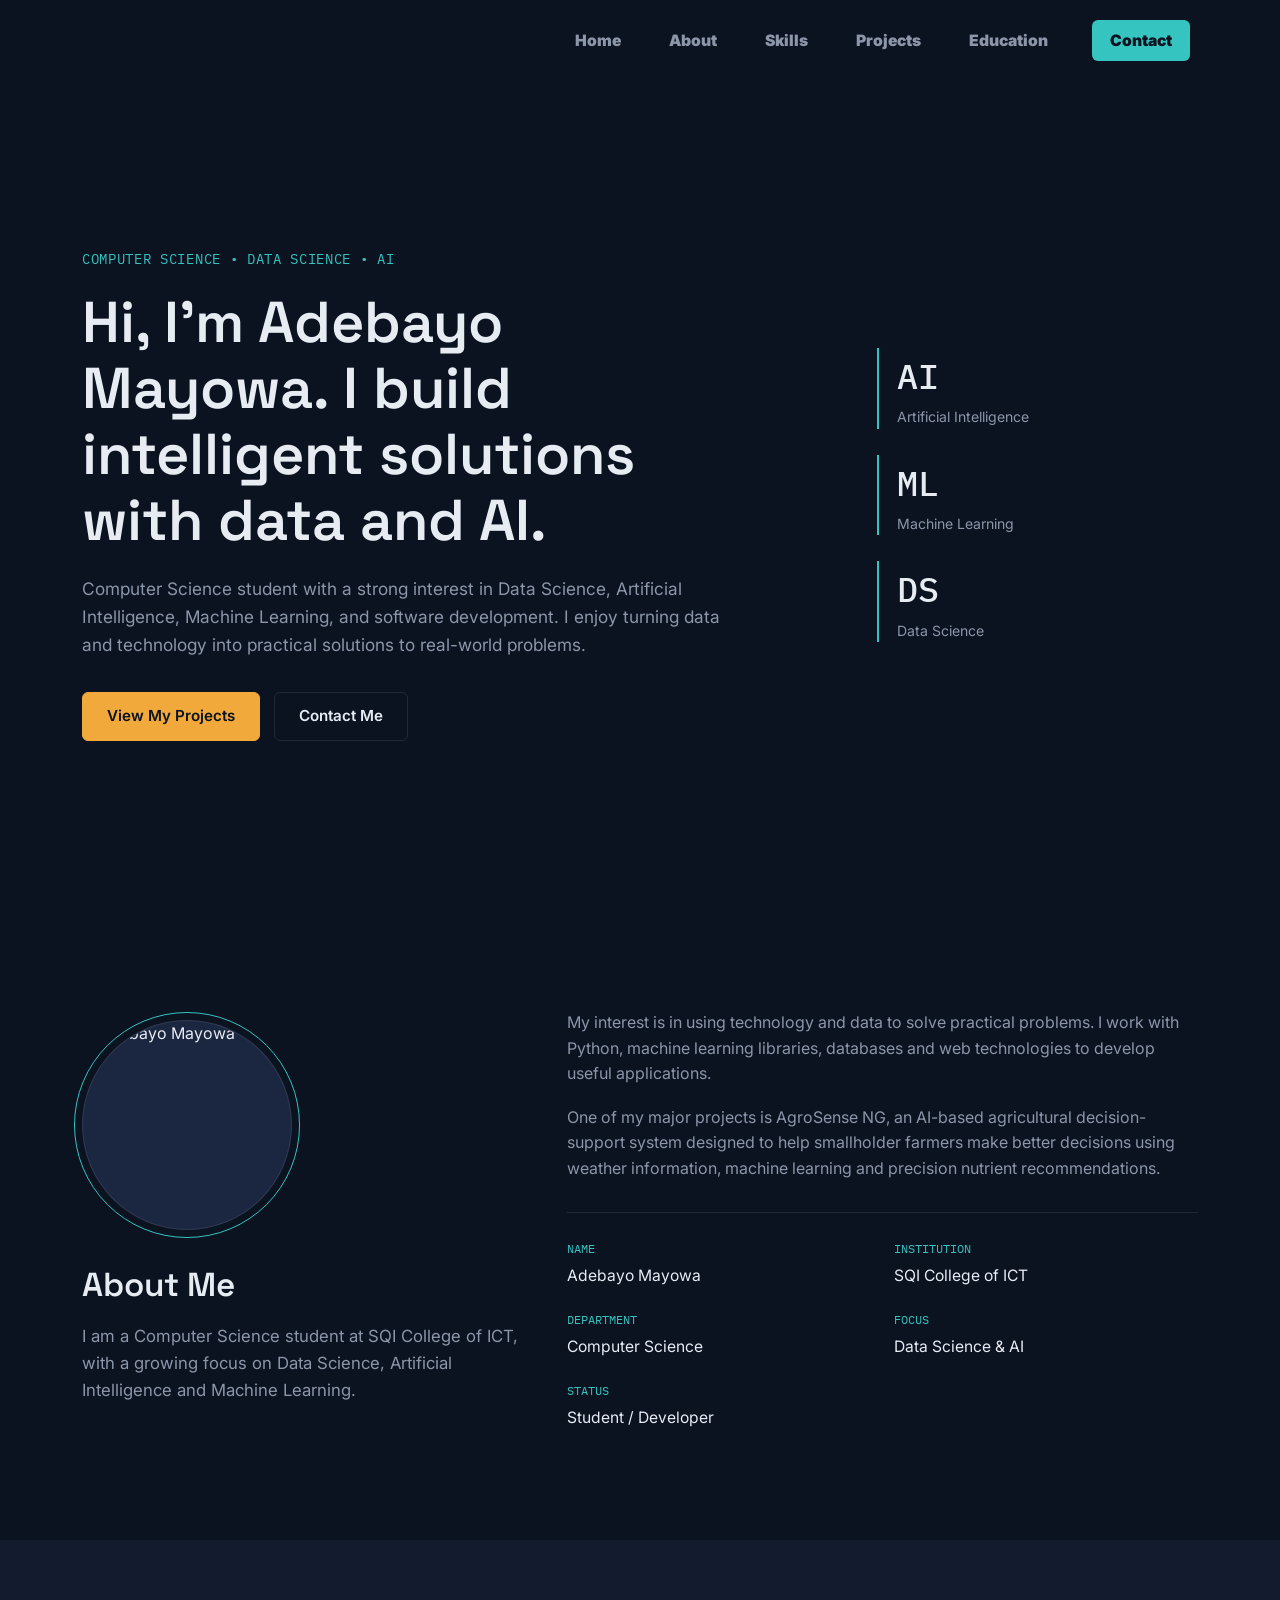
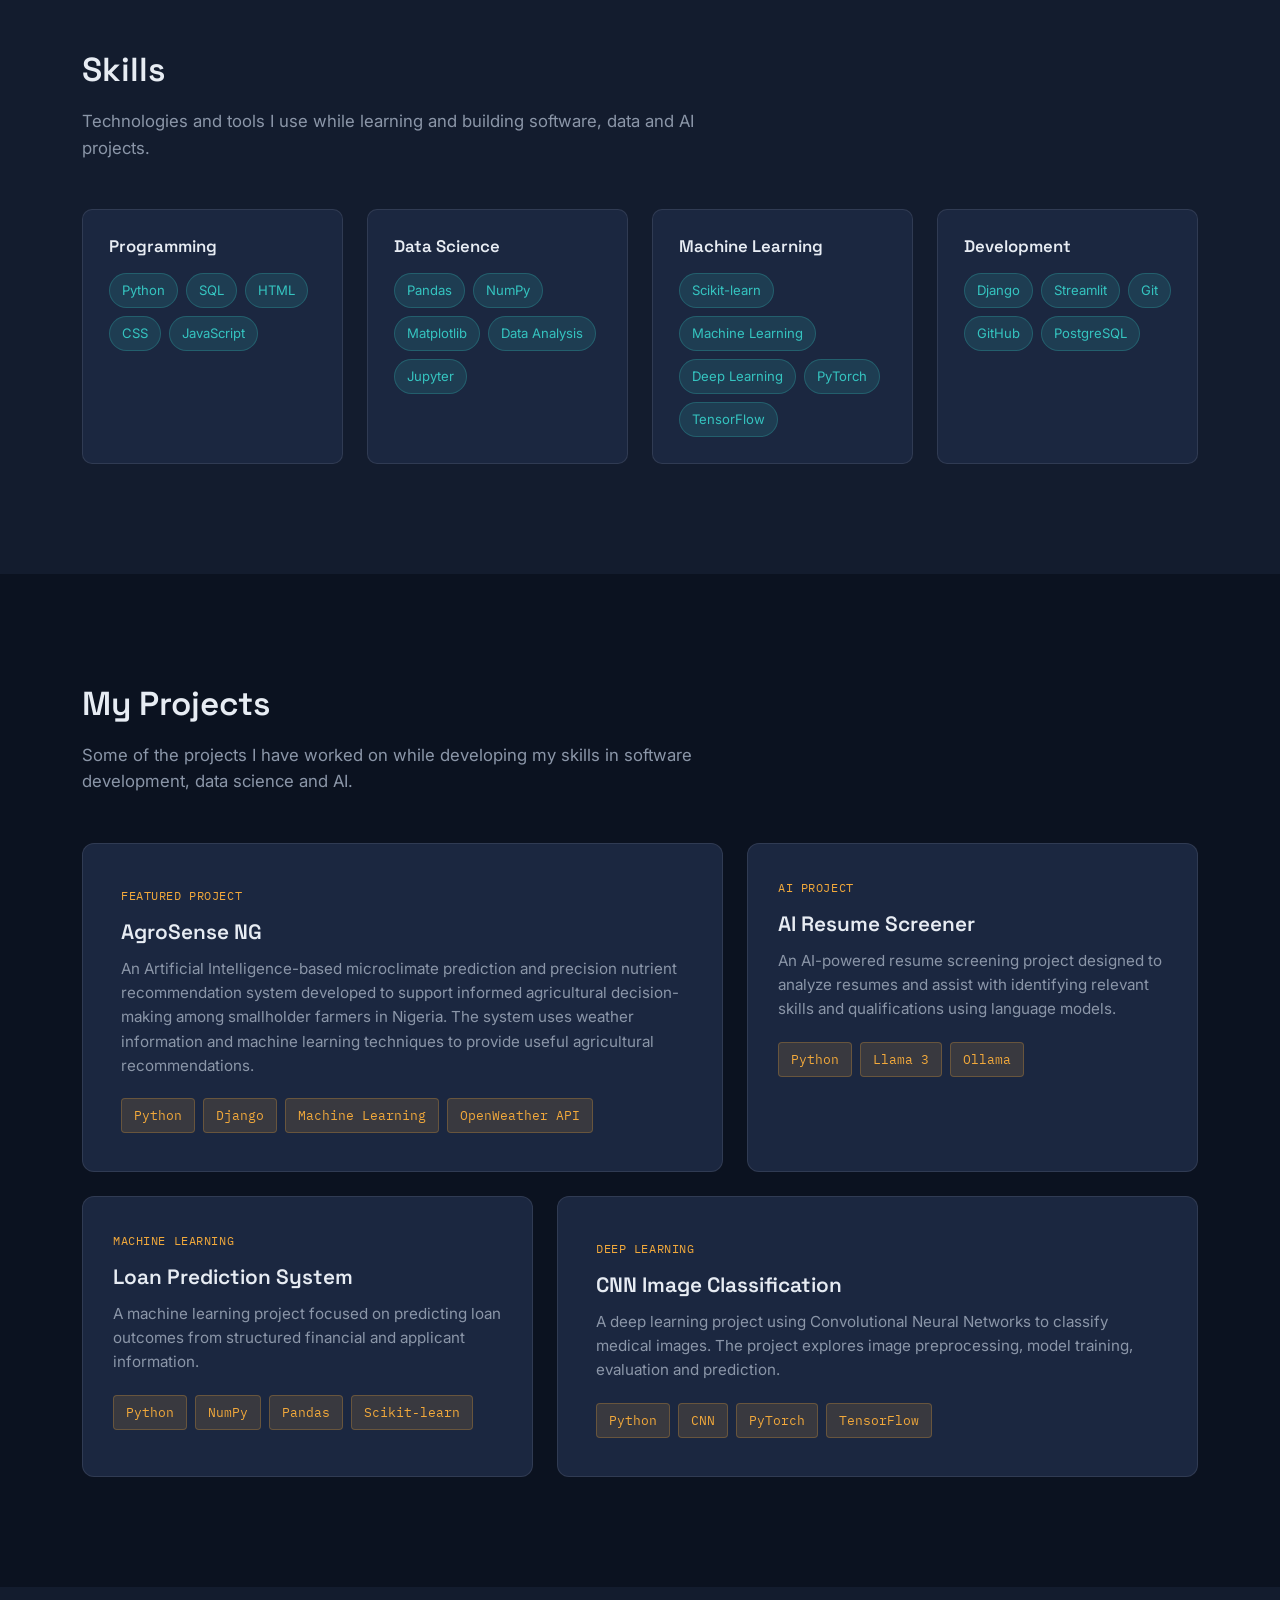
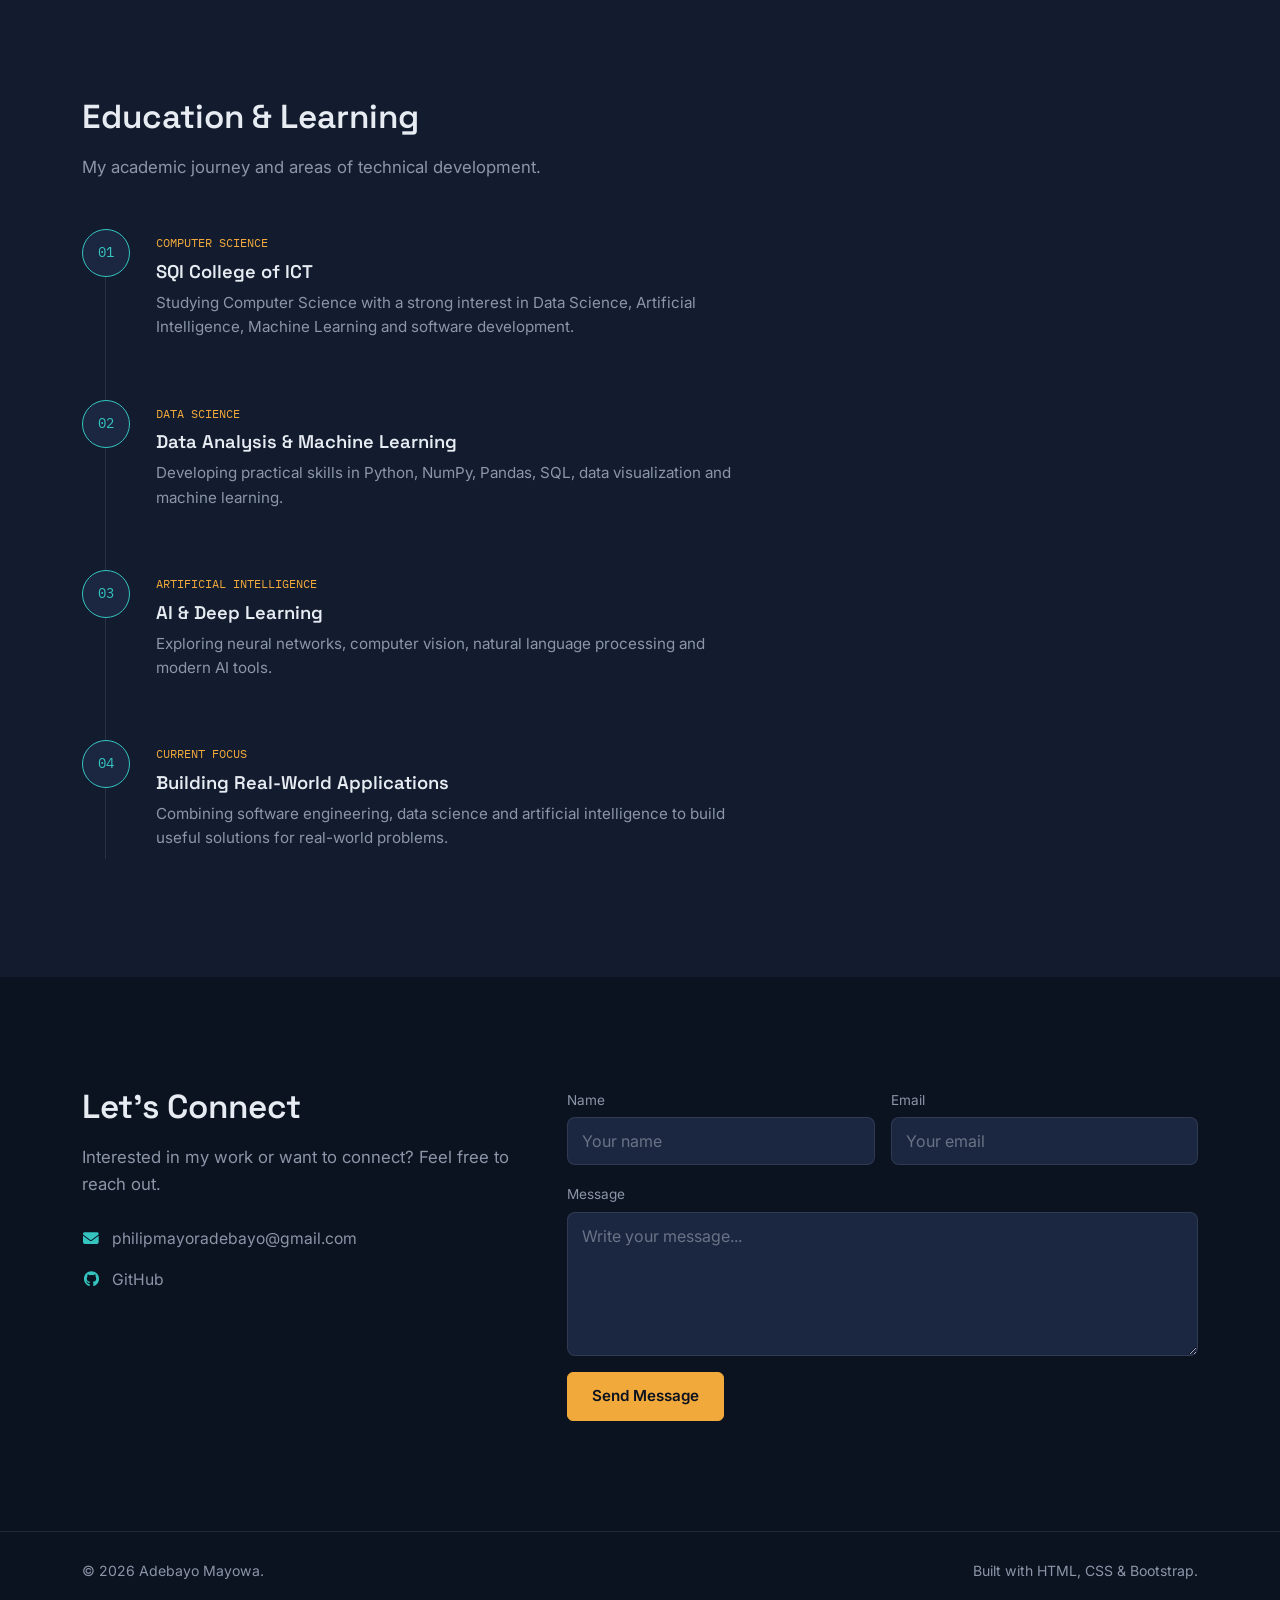
==== index.html @ 7a125fe4 "Add files via upload" ====
<!DOCTYPE html>
<html lang="en">
<head>
    <meta charset="UTF-8">
    <meta name="viewport" content="width=device-width, initial-scale=1.0">

    <title>Adebayo Mayowa | Data Science & AI Portfolio</title>

    <meta
        name="description"
        content="Portfolio of Adebayo Mayowa, a Computer Science student focused on Data Science, Artificial Intelligence and Machine Learning."
    >

    <!-- Bootstrap 5 -->
    <link
        href="https://cdn.jsdelivr.net/npm/bootstrap@5.3.3/dist/css/bootstrap.min.css"
        rel="stylesheet"
    >

    <!-- Font Awesome -->
    <link
        rel="stylesheet"
        href="https://cdnjs.cloudflare.com/ajax/libs/font-awesome/6.5.2/css/all.min.css"
    >

    <!-- Google Fonts -->
    <link rel="preconnect" href="https://fonts.googleapis.com">

    <link
        href="https://fonts.googleapis.com/css2?family=Space+Grotesk:wght@400;500;600;700&family=Inter:wght@400;500;600&family=IBM+Plex+Mono:wght@400;500&display=swap"
        rel="stylesheet"
    >

    <!-- Custom CSS -->
    <link rel="stylesheet" href="style.css">
</head>

<body>

<!-- =========================================================
     NAVIGATION
========================================================= -->

<nav class="navbar navbar-expand-lg fixed-top" id="mainNav">

    <div class="container">

        <a class="navbar-brand" href="#home">
            <!-- Adebayo<span class="dot">.</span> -->
        </a>

        <button
            class="navbar-toggler"
            type="button"
            data-bs-toggle="collapse"
            data-bs-target="#navMenu"
            aria-label="Toggle navigation"
        >
            <span class="toggler-bar"></span>
            <span class="toggler-bar"></span>
            <span class="toggler-bar"></span>
        </button>

        <div
            class="collapse navbar-collapse justify-content-end"
            id="navMenu"
        >

            <ul class="navbar-nav gap-lg-4">

                <li class="nav-item">
                    <a class="nav-link" href="#home">Home</a>
                </li>

                <li class="nav-item">
                    <a class="nav-link" href="#about">About</a>
                </li>

                <li class="nav-item">
                    <a class="nav-link" href="#skills">Skills</a>
                </li>

                <li class="nav-item">
                    <a class="nav-link" href="#projects">Projects</a>
                </li>

                <li class="nav-item">
                    <a class="nav-link" href="#education">Education</a>
                </li>

                <li class="nav-item">
                    <a class="nav-link btn-nav-cta" href="#contact">
                        Contact
                    </a>
                </li>

            </ul>

        </div>

    </div>

</nav>


<!-- =========================================================
     HERO SECTION
========================================================= -->

<header class="hero" id="home">

    <canvas id="netCanvas"></canvas>

    <div class="container hero-inner">

        <div class="row align-items-center">

            <div class="col-lg-8">

                <p class="eyebrow">
                    COMPUTER SCIENCE • DATA SCIENCE • AI
                </p>

                <h1 class="hero-title">
                    Hi, I'm Adebayo Mayowa.
                    I build intelligent solutions with data and AI.
                </h1>

                <p class="hero-sub">
                    Computer Science student with a strong interest in
                    Data Science, Artificial Intelligence, Machine Learning,
                    and software development. I enjoy turning data and
                    technology into practical solutions to real-world problems.
                </p>

                <div class="hero-actions">

                    <a href="#projects" class="btn btn-primary-custom">
                        View My Projects
                    </a>

                    <a href="#contact" class="btn btn-outline-custom">
                        Contact Me
                    </a>

                </div>

            </div>


            <div class="col-lg-4 d-none d-lg-block">

                <div class="stat-stack">

                    <div class="stat-block">
                        <span class="stat-num">AI</span>
                        <span class="stat-label">
                            Artificial Intelligence
                        </span>
                    </div>

                    <div class="stat-block">
                        <span class="stat-num">ML</span>
                        <span class="stat-label">
                            Machine Learning
                        </span>
                    </div>

                    <div class="stat-block">
                        <span class="stat-num">DS</span>
                        <span class="stat-label">
                            Data Science
                        </span>
                    </div>

                </div>

            </div>

        </div>

    </div>

</header>


<!-- =========================================================
     ABOUT SECTION
========================================================= -->

<section class="section" id="about">

    <div class="container">

        <div class="row g-5 align-items-center">

            <div class="col-lg-5">

                <div class="about-photo-wrap">

                    <!-- Put your image inside assets/profile.jpg -->
                    <img
                        src="image/WhatsApp Image 2026-09-08 at 3.39.31 AM.jpeg"
                        alt="Adebayo Mayowa"
                        class="about-photo"
                    >

                </div>

                <h2 class="section-title">
                    About Me
                </h2>

                <p class="section-lead">
                    I am a Computer Science student at SQI College of ICT,
                    with a growing focus on Data Science, Artificial Intelligence
                    and Machine Learning.
                </p>

            </div>


            <div class="col-lg-7">

                <p class="body-text">
                    My interest is in using technology and data to solve
                    practical problems. I work with Python, machine learning
                    libraries, databases and web technologies to develop
                    useful applications.
                </p>

                <p class="body-text">
                    One of my major projects is AgroSense NG, an AI-based
                    agricultural decision-support system designed to help
                    smallholder farmers make better decisions using weather
                    information, machine learning and precision nutrient
                    recommendations.
                </p>

                <div class="info-grid">

                    <div class="info-item">
                        <span class="info-k">Name</span>
                        <span class="info-v">
                            Adebayo Mayowa
                        </span>
                    </div>

                    <div class="info-item">
                        <span class="info-k">Institution</span>
                        <span class="info-v">
                            SQI College of ICT
                        </span>
                    </div>

                    <div class="info-item">
                        <span class="info-k">Department</span>
                        <span class="info-v">
                            Computer Science
                        </span>
                    </div>

                    <div class="info-item">
                        <span class="info-k">Focus</span>
                        <span class="info-v">
                            Data Science & AI
                        </span>
                    </div>
                    <div class="info-item">
                        <span class="info-k">Status</span>
                        <span class="info-v">
                            Student / Developer
                        </span>
                    </div>

                </div>

            </div>

        </div>

    </div>

</section>


<!-- =========================================================
     SKILLS SECTION
========================================================= -->

<section class="section section-alt" id="skills">

    <div class="container">

        <h2 class="section-title">
            Skills
        </h2>

        <p class="section-lead mb-5">
            Technologies and tools I use while learning and building
            software, data and AI projects.
        </p>


        <div class="row g-4">

            <!-- Programming -->
            <div class="col-md-6 col-lg-3">

                <div class="skill-card">

                    <h3 class="skill-cat">
                        Programming
                    </h3>

                    <div class="tag-row">

                        <span class="tag">
                            Python
                        </span>

                        <span class="tag">
                            SQL
                        </span>

                        <span class="tag">
                            HTML
                        </span>

                        <span class="tag">
                            CSS
                        </span>

                        <span class="tag">
                            JavaScript
                        </span>

                    </div>

                </div>

            </div>


            <!-- Data Science -->
            <div class="col-md-6 col-lg-3">

                <div class="skill-card">

                    <h3 class="skill-cat">
                        Data Science
                    </h3>

                    <div class="tag-row">

                        <span class="tag">
                            Pandas
                        </span>

                        <span class="tag">
                            NumPy
                        </span>

                        <span class="tag">
                            Matplotlib
                        </span>

                        <span class="tag">
                            Data Analysis
                        </span>

                        <span class="tag">
                            Jupyter
                        </span>

                    </div>

                </div>

            </div>


            <!-- Machine Learning -->
            <div class="col-md-6 col-lg-3">

                <div class="skill-card">

                    <h3 class="skill-cat">
                        Machine Learning
                    </h3>

                    <div class="tag-row">

                        <span class="tag">
                            Scikit-learn
                        </span>

                        <span class="tag">
                            Machine Learning
                        </span>

                        <span class="tag">
                            Deep Learning
                        </span>

                        <span class="tag">
                            PyTorch
                        </span>

                        <span class="tag">
                            TensorFlow
                        </span>

                    </div>

                </div>

            </div>


            <!-- Development -->
            <div class="col-md-6 col-lg-3">

                <div class="skill-card">

                    <h3 class="skill-cat">
                        Development
                    </h3>

                    <div class="tag-row">

                        <span class="tag">
                            Django
                        </span>

                        <span class="tag">
                            Streamlit
                        </span>

                        <span class="tag">
                            Git
                        </span>

                        <span class="tag">
                            GitHub
                        </span>

                        <span class="tag">
                            PostgreSQL
                        </span>

                    </div>

                </div>

            </div>

        </div>

    </div>

</section>


<!-- =========================================================
     PROJECTS SECTION
========================================================= -->

<section class="section" id="projects">

    <div class="container">

        <h2 class="section-title">
            My Projects
        </h2>

        <p class="section-lead mb-5">
            Some of the projects I have worked on while developing
            my skills in software development, data science and AI.
        </p>


        <div class="row g-4">


            <!-- PROJECT 1 -->
            <div class="col-lg-7">

                <a href="#" class="project-card project-card-lg">

                    <div class="project-body">

                        <span class="project-tag-mono">
                            FEATURED PROJECT
                        </span>

                        <h3>
                            AgroSense NG
                        </h3>

                        <p>
                            An Artificial Intelligence-based microclimate
                            prediction and precision nutrient recommendation
                            system developed to support informed agricultural
                            decision-making among smallholder farmers in Nigeria.
                            The system uses weather information and machine
                            learning techniques to provide useful agricultural
                            recommendations.
                        </p>

                        <div class="tag-row">

                            <span class="tag tag-mono">
                                Python
                            </span>

                            <span class="tag tag-mono">
                                Django
                            </span>

                            <span class="tag tag-mono">
                                Machine Learning
                            </span>

                            <span class="tag tag-mono">
                                OpenWeather API
                            </span>

                        </div>

                    </div>

                </a>

            </div>


            <!-- PROJECT 2 -->
            <div class="col-lg-5">

                <a href="#" class="project-card">

                    <div class="project-body">

                        <span class="project-tag-mono">
                            AI PROJECT
                        </span>

                        <h3>
                            AI Resume Screener
                        </h3>

                        <p>
                            An AI-powered resume screening project designed
                            to analyze resumes and assist with identifying
                            relevant skills and qualifications using
                            language models.
                        </p>

                        <div class="tag-row">

                            <span class="tag tag-mono">
                                Python
                            </span>

                            <span class="tag tag-mono">
                                Llama 3
                            </span>

                            <span class="tag tag-mono">
                                Ollama
                            </span>

                        </div>

                    </div>

                </a>

            </div>


            <!-- PROJECT 3 -->
            <div class="col-lg-5">

                <a href="#" class="project-card">

                    <div class="project-body">

                        <span class="project-tag-mono">
                            MACHINE LEARNING
                        </span>

                        <h3>
                            Loan Prediction System
                        </h3>

                        <p>
                            A machine learning project focused on predicting
                            loan outcomes from structured financial and
                            applicant information.
                        </p>

                        <div class="tag-row">

                            <span class="tag tag-mono">
                                Python
                            </span>

                            <span class="tag tag-mono">
                                NumPy
                            </span>

                            <span class="tag tag-mono">
                                Pandas
                            </span>

                            <span class="tag tag-mono">
                                Scikit-learn
                            </span>

                        </div>

                    </div>

                </a>

            </div>


            <!-- PROJECT 4 -->
            <div class="col-lg-7">

                <a href="#" class="project-card project-card-lg">

                    <div class="project-body">

                        <span class="project-tag-mono">
                            DEEP LEARNING
                        </span>

                        <h3>
                            CNN Image Classification
                        </h3>

                        <p>
                            A deep learning project using Convolutional Neural
                            Networks to classify medical images. The project
                            explores image preprocessing, model training,
                            evaluation and prediction.
                        </p>

                        <div class="tag-row">

                            <span class="tag tag-mono">
                                Python
                            </span>

                            <span class="tag tag-mono">
                                CNN
                            </span>

                            <span class="tag tag-mono">
                                PyTorch
                            </span>

                            <span class="tag tag-mono">
                                TensorFlow
                            </span>

                        </div>

                    </div>

                </a>

            </div>

        </div>

    </div>

</section>


<!-- =========================================================
     EDUCATION SECTION
========================================================= -->

<section class="section section-alt" id="education">

    <div class="container">

        <h2 class="section-title">
            Education & Learning
        </h2>

        <p class="section-lead mb-5">
            My academic journey and areas of technical development.
        </p>


        <div class="timeline">


            <div class="timeline-item">

                <span class="timeline-marker">
                    01
                </span>

                <div class="timeline-content">

                    <span class="timeline-when">
                        Computer Science
                    </span>

                    <h3>
                        SQI College of ICT
                    </h3>

                    <p>
                        Studying Computer Science with a strong interest
                        in Data Science, Artificial Intelligence,
                        Machine Learning and software development.
                    </p>

                </div>

            </div>


            <div class="timeline-item">

                <span class="timeline-marker">
                    02
                </span>

                <div class="timeline-content">

                    <span class="timeline-when">
                        Data Science
                    </span>

                    <h3>
                        Data Analysis & Machine Learning
                    </h3>

                    <p>
                        Developing practical skills in Python, NumPy,
                        Pandas, SQL, data visualization and machine learning.
                    </p>

                </div>

            </div>


            <div class="timeline-item">

                <span class="timeline-marker">
                    03
                </span>

                <div class="timeline-content">

                    <span class="timeline-when">
                        Artificial Intelligence
                    </span>

                    <h3>
                        AI & Deep Learning
                    </h3>

                    <p>
                        Exploring neural networks, computer vision,
                        natural language processing and modern AI tools.
                    </p>

                </div>

            </div>


            <div class="timeline-item">

                <span class="timeline-marker">
                    04
                </span>

                <div class="timeline-content">

                    <span class="timeline-when">
                        Current Focus
                    </span>

                    <h3>
                        Building Real-World Applications
                    </h3>

                    <p>
                        Combining software engineering, data science and
                        artificial intelligence to build useful solutions
                        for real-world problems.
                    </p>

                </div>

            </div>

        </div>

    </div>

</section>


<!-- =========================================================
     CONTACT SECTION
========================================================= -->

<section class="section" id="contact">

    <div class="container">

        <div class="row g-5">


            <div class="col-lg-5">

                <h2 class="section-title">
                    Let's Connect
                </h2>

                <p class="section-lead">
                    Interested in my work or want to connect?
                    Feel free to reach out.
                </p>


                <div class="contact-links">

                    <!-- Replace these with your real links -->

                    <a
                        href="mailto:your-email@example.com"
                        class="contact-link"
                    >
                        <i class="fa-solid fa-envelope"></i>
                        philipmayoradebayo@gmail.com
                    </a>


                    <a
                        href="https://github.com/philipmayoradebayo-collab"
                        target="_blank"
                        rel="noopener noreferrer"
                        class="contact-link"
                    >
                        <i class="fa-brands fa-github"></i>
                        GitHub
                    </a>


                    <!-- <a
                        href="https://www.linkedin.com/"
                        target="_blank"
                        rel="noopener noreferrer"
                        class="contact-link"
                    >
                        <i class="fa-brands fa-linkedin"></i>
                        LinkedIn
                    </a> -->

                </div>

            </div>


            <div class="col-lg-7">

                <form
                    class="contact-form"
                    id="contactForm"
                >

                    <div class="row g-3">


                        <div class="col-md-6">

                            <label
                                class="form-label"
                                for="name"
                            >
                                Name
                            </label>

                            <input
                                type="text"
                                class="form-control"
                                id="name"
                                placeholder="Your name"
                                required
                            >

                        </div>


                        <div class="col-md-6">

                            <label
                                class="form-label"
                                for="email"
                            >
                                Email
                            </label>

                            <input
                                type="email"
                                class="form-control"
                                id="email"
                                placeholder="Your email"
                                required
                            >

                        </div>


                        <div class="col-12">

                            <label
                                class="form-label"
                                for="message"
                            >
                                Message
                            </label>

                            <textarea
                                class="form-control"
                                id="message"
                                rows="5"
                                placeholder="Write your message..."
                                required
                            ></textarea>

                        </div>


                        <div class="col-12">

                            <button
                                type="submit"
                                class="btn btn-primary-custom"
                            >
                                Send Message
                            </button>

                            <span
                                class="form-note"
                                id="formNote"
                            ></span>

                        </div>

                    </div>

                </form>

            </div>

        </div>

    </div>

</section>


<!-- =========================================================
     FOOTER
========================================================= -->

<footer class="footer">

    <div class="container">

        <div
            class="d-flex flex-column flex-sm-row justify-content-between align-items-center gap-2"
        >

            <span>
                &copy; 2026 Adebayo Mayowa.
            </span>

            <span>
                Built with HTML, CSS & Bootstrap.
            </span>

        </div>

    </div>

</footer>


<!-- Bootstrap JavaScript -->

<script
    src="https://cdn.jsdelivr.net/npm/bootstrap@5.3.3/dist/js/bootstrap.bundle.min.js"
></script>

<!-- Custom JavaScript -->

<script src="script.js"></script>

</body>
</html>
---- style.css ----
/* =========================================================
   ROOT VARIABLES
========================================================= */

:root {
    --ink: #0b1220;
    --ink-2: #131c2e;
    --ink-3: #1b2740;

    --line: rgba(231, 236, 243, 0.1);

    --text: #e7ecf3;
    --text-muted: #8b96a8;

    --teal: #35c4c0;
    --amber: #f2a93b;

    --teal-dim: rgba(53, 196, 192, 0.14);
    --amber-dim: rgba(242, 169, 59, 0.14);

    --font-head: "Space Grotesk", sans-serif;
    --font-body: "Inter", sans-serif;
    --font-mono: "IBM Plex Mono", monospace;
}

   GENERAL


* {
    box-sizing: border-box;
    margin: 0;
    padding: 0;
}

html {
    scroll-behavior: smooth;
}

body {
    background: var(--ink);
    color: var(--text);

    font-family: var(--font-body);

    font-size: 16px;
    line-height: 1.6;

    overflow-x: hidden;
}

a {
    text-decoration: none;
    color: inherit;
}

::selection {
    background: var(--teal);
    color: var(--ink);
}


/* =========================================================
   ACCESSIBILITY
========================================================= */

a:focus-visible,
button:focus-visible,
input:focus-visible,
textarea:focus-visible {
    outline: 2px solid var(--teal);
    outline-offset: 3px;
}


@media (prefers-reduced-motion: reduce) {

    * {
        animation: none !important;
        transition: none !important;
        scroll-behavior: auto !important;
    }
}


/* =========================================================
   NAVIGATION
========================================================= */

#mainNav {
    padding: 20px 0;

    background: transparent;

    transition:
        background 0.35s ease,
        padding 0.35s ease,
        border-color 0.35s ease;

    border-bottom: 1px solid transparent;
}

#mainNav.scrolled {
    background: rgba(11, 18, 32, 0.9);

    backdrop-filter: blur(10px);

    padding: 14px 0;

    border-bottom: 1px solid var(--line);
}


.navbar-brand {
    font-family: var(--font-head);

    font-weight: 700;

    font-size: 1.3rem;

    color: var(--text);
}

.navbar-brand:hover {
    color: var(--text);
}

.navbar-brand .dot {
    color: var(--amber);
}


/* Navigation links */

.nav-link {
    color: var(--text-muted);

    font-size: 0.98rem;

    font-weight: 1000;

    padding: 8px 4px !important;

    margin: 0 8px;

    transition: color 0.2s ease;
}

.nav-link:hover {
    color: var(--text);
}


/* Contact button */

.btn-nav-cta {
    color: var(--ink) !important;

    background: var(--teal);

    border-radius: 6px;

    padding: 8px 18px !important;

    margin-left: 8px;

    transition:
        background 0.2s ease,
        transform 0.2s ease;
}

.btn-nav-cta:hover {
    background: #46d4d0;

    color: var(--ink) !important;

    transform: translateY(-1px);
}


/* Mobile menu button */

.navbar-toggler {
    border: none;

    box-shadow: none !important;

    padding: 8px;
}

.toggler-bar {
    display: block;

    width: 22px;
    height: 2px;

    background: var(--text);

    margin: 4px 0;
}


/* =========================================================
   HERO
========================================================= */

.hero {
    position: relative;

    min-height: 100vh;

    display: flex;

    align-items: center;

    overflow: hidden;

    padding-top: 90px;
}


/* Background canvas */

#netCanvas {
    position: absolute;

    inset: 0;

    width: 100%;
    height: 100%;

    z-index: 0;

    opacity: 0.55;
}


/* Hero content */

.hero-inner {
    position: relative;

    z-index: 1;
}


/* Small heading */

.eyebrow {
    font-family: var(--font-mono);

    color: var(--teal);

    font-size: 0.85rem;

    letter-spacing: 0.05em;

    margin-bottom: 18px;

    text-transform: uppercase;
}


/* Main heading */

.hero-title {
    font-family: var(--font-head);

    font-weight: 600;

    font-size: clamp(2.2rem, 4.5vw, 3.8rem);

    line-height: 1.15;

    max-width: 16ch;

    margin-bottom: 22px;
}


/* Hero description */

.hero-sub {
    color: var(--text-muted);

    font-size: 1.08rem;

    max-width: 58ch;

    margin-bottom: 34px;
}


/* Hero buttons */

.hero-actions {
    display: flex;

    gap: 14px;

    flex-wrap: wrap;
}


/* Primary button */

.btn-primary-custom {
    background: var(--amber);

    color: var(--ink);

    border: 1px solid var(--amber);

    font-weight: 600;

    padding: 12px 24px;

    border-radius: 6px;

    font-size: 0.95rem;

    transition:
        transform 0.18s ease,
        background 0.18s ease;
}

.btn-primary-custom:hover {
    background: #ffbc55;

    color: var(--ink);

    transform: translateY(-2px);
}


/* Outline button */

.btn-outline-custom {
    background: transparent;

    color: var(--text);

    border: 1px solid var(--line);

    font-weight: 600;

    padding: 12px 24px;

    border-radius: 6px;

    font-size: 0.95rem;

    transition:
        border-color 0.18s ease,
        background 0.18s ease;
}

.btn-outline-custom:hover {
    border-color: var(--teal);

    background: var(--teal-dim);

    color: var(--text);
}


/* =========================================================
   HERO STATISTICS
========================================================= */

.stat-stack {
    display: flex;

    flex-direction: column;

    gap: 26px;

    padding-left: 35px;
}

.stat-block {
    border-left: 2px solid var(--teal);

    padding-left: 18px;
}

.stat-num {
    display: block;

    font-family: var(--font-mono);

    font-size: 2.2rem;

    font-weight: 500;

    color: var(--text);
}

.stat-label {
    display: block;

    color: var(--text-muted);

    font-size: 0.88rem;

    margin-top: 2px;
}


/* =========================================================
   SECTIONS
========================================================= */

.section {
    padding: 110px 0;
}

.section-alt {
    background: var(--ink-2);
}


/* Section headings */

.section-title {
    font-family: var(--font-head);

    font-weight: 600;

    font-size: clamp(1.8rem, 2.6vw, 2.4rem);

    margin-bottom: 18px;
}

.section-lead {
    color: var(--text-muted);

    font-size: 1.05rem;

    max-width: 60ch;
}

.body-text {
    color: var(--text-muted);

    margin-bottom: 18px;

    max-width: 62ch;
}


/* =========================================================
   ABOUT PHOTO
========================================================= */

.about-photo-wrap {
    width: 210px;
    height: 210px;

    border-radius: 50%;

    overflow: hidden;

    border: 1px solid var(--line);

    outline: 1px solid var(--teal);

    outline-offset: 7px;

    margin-bottom: 35px;

    background: var(--ink-3);
}

.about-photo {
    width: 100%;
    height: 100%;

    object-fit: cover;

    display: block;
}


/* =========================================================
   ABOUT INFORMATION
========================================================= */

.info-grid {
    display: grid;

    grid-template-columns: 1fr 1fr;

    gap: 22px;

    margin-top: 30px;

    padding-top: 26px;

    border-top: 1px solid var(--line);
}

.info-item {
    display: flex;

    flex-direction: column;

    gap: 4px;
}

.info-k {
    font-family: var(--font-mono);

    font-size: 0.78rem;

    color: var(--teal);

    text-transform: uppercase;
}

.info-v {
    font-size: 0.98rem;

    color: var(--text);
}


/* =========================================================
   SKILLS
========================================================= */

.skill-card {
    background: var(--ink-3);

    border: 1px solid var(--line);

    border-radius: 10px;

    padding: 26px;

    height: 100%;

    transition:
        transform 0.2s ease,
        border-color 0.2s ease;
}

.skill-card:hover {
    border-color: var(--teal);

    transform: translateY(-4px);
}

.skill-cat {
    font-family: var(--font-head);

    font-size: 1.05rem;

    font-weight: 600;

    margin-bottom: 16px;
}


/* Skill tags */

.tag-row {
    display: flex;

    flex-wrap: wrap;

    gap: 8px;
}

.tag {
    font-size: 0.82rem;

    padding: 6px 12px;

    border-radius: 20px;

    background: var(--teal-dim);

    color: var(--teal);

    border: 1px solid rgba(53, 196, 192, 0.25);
}


/* Project technology tags */

.tag-mono {
    font-family: var(--font-mono);

    background: var(--amber-dim);

    color: var(--amber);

    border-color: rgba(242, 169, 59, 0.25);

    border-radius: 4px;
}


/* =========================================================
   PROJECTS
========================================================= */

.project-card {
    display: block;

    height: 100%;

    background: var(--ink-3);

    border: 1px solid var(--line);

    border-radius: 12px;

    padding: 30px;

    transition:
        border-color 0.2s ease,
        transform 0.2s ease,
        box-shadow 0.2s ease;
}

.project-card:hover {
    border-color: var(--teal);

    transform: translateY(-4px);

    box-shadow: 0 12px 30px rgba(0, 0, 0, 0.2);

    color: var(--text);
}

.project-card-lg {
    padding: 38px;
}


/* Project label */

.project-tag-mono {
    display: inline-block;

    font-family: var(--font-mono);

    font-size: 0.72rem;

    color: var(--amber);

    letter-spacing: 0.05em;

    margin-bottom: 14px;
}


/* Project title */

.project-card h3 {
    font-family: var(--font-head);

    font-size: 1.3rem;

    font-weight: 600;

    margin-bottom: 12px;

    max-width: 32ch;
}


/* Project description */

.project-card p {
    color: var(--text-muted);

    font-size: 0.95rem;

    margin-bottom: 20px;

    max-width: 60ch;
}


/* =========================================================
   TIMELINE
========================================================= */

.timeline {
    position: relative;

    max-width: 760px;
}


/* Timeline vertical line */

.timeline::before {
    content: "";

    position: absolute;

    left: 23px;

    top: 8px;

    bottom: 8px;

    width: 1px;

    background: var(--line);
}


/* Timeline item */

.timeline-item {
    display: flex;

    gap: 26px;

    padding-bottom: 44px;

    position: relative;
}

.timeline-item:last-child {
    padding-bottom: 0;
}


/* Timeline circle */

.timeline-marker {
    flex-shrink: 0;

    width: 48px;
    height: 48px;

    border-radius: 50%;

    background: var(--ink-3);

    border: 1px solid var(--teal);

    color: var(--teal);

    font-family: var(--font-mono);

    font-size: 0.85rem;

    display: flex;

    align-items: center;

    justify-content: center;

    z-index: 1;
}


/* Timeline year */

.timeline-when {
    font-family: var(--font-mono);

    font-size: 0.78rem;

    color: var(--amber);

    text-transform: uppercase;
}


/* Timeline title */

.timeline-content h3 {
    font-family: var(--font-head);

    font-size: 1.15rem;

    font-weight: 600;

    margin: 6px 0 8px;
}


/* Timeline paragraph */

.timeline-content p {
    color: var(--text-muted);

    font-size: 0.95rem;

    max-width: 60ch;
}


/* =========================================================
   CONTACT
========================================================= */

.contact-links {
    display: flex;

    flex-direction: column;

    gap: 16px;

    margin-top: 28px;
}

.contact-link {
    display: flex;

    align-items: center;

    gap: 12px;

    color: var(--text-muted);

    font-size: 0.98rem;

    transition: color 0.18s ease;
}

.contact-link i {
    color: var(--teal);

    width: 18px;

    text-align: center;
}

.contact-link:hover {
    color: var(--text);
}


/* Contact form */

.contact-form .form-label {
    font-size: 0.85rem;

    color: var(--text-muted);

    margin-bottom: 6px;
}

.contact-form .form-control {
    background: var(--ink-3);

    border: 1px solid var(--line);

    color: var(--text);

    border-radius: 8px;

    padding: 11px 14px;
}

.contact-form .form-control::placeholder {
    color: #687386;
}

.contact-form .form-control:focus {
    background: var(--ink-3);

    border-color: var(--teal);

    box-shadow: 0 0 0 3px var(--teal-dim);

    color: var(--text);
}


/* Contact message */

.form-note {
    margin-left: 14px;

    color: var(--teal);

    font-size: 0.9rem;
}


/* =========================================================
   FOOTER
========================================================= */

.footer {
    padding: 28px 0;

    border-top: 1px solid var(--line);

    color: var(--text-muted);

    font-size: 0.88rem;
}


/* =========================================================
   RESPONSIVE DESIGN
========================================================= */

@media (max-width: 991.5px) {

    .section {
        padding: 80px 0;
    }

    .info-grid {
        grid-template-columns: 1fr;
    }

    #navMenu {
        background: var(--ink-2);

        margin-top: 16px;

        padding: 16px;

        border-radius: 10px;

        border: 1px solid var(--line);
    }

    .nav-link {
        margin: 4px 0;
    }

    .btn-nav-cta {
        display: inline-block;

        margin-top: 8px;

        margin-left: 0;
    }

    .hero-title {
        max-width: 18ch;
    }

    .about-photo-wrap {
        margin-left: 8px;
    }
}


/* =========================================================
   TABLET
========================================================= */

@media (max-width: 767px) {

    body {
        font-size: 15px;
    }

    .section {
        padding: 70px 0;
    }

    .hero {
        min-height: 90vh;

        padding-top: 110px;
        padding-bottom: 70px;
    }

    .hero-title {
        font-size: clamp(2rem, 10vw, 3rem);

        max-width: 100%;
    }

    .hero-sub {
        font-size: 1rem;
    }

    .project-card,
    .project-card-lg {
        padding: 25px;
    }

    .about-photo-wrap {
        width: 180px;
        height: 180px;
    }

    .timeline-item {
        gap: 18px;
    }

}


/* =========================================================
   SMALL MOBILE
========================================================= */

@media (max-width: 480px) {

    .container {
        padding-left: 20px;
        padding-right: 20px;
    }

    .hero-actions {
        flex-direction: column;

        align-items: stretch;
    }

    .hero-actions .btn {
        width: 100%;

        text-align: center;
    }

    .section-title {
        font-size: 1.8rem;
    }

    .about-photo-wrap {
        width: 160px;
        height: 160px;
    }

    .timeline-marker {
        width: 42px;
        height: 42px;

        font-size: 0.75rem;
    }

    .timeline::before {
        left: 20px;
    }

}
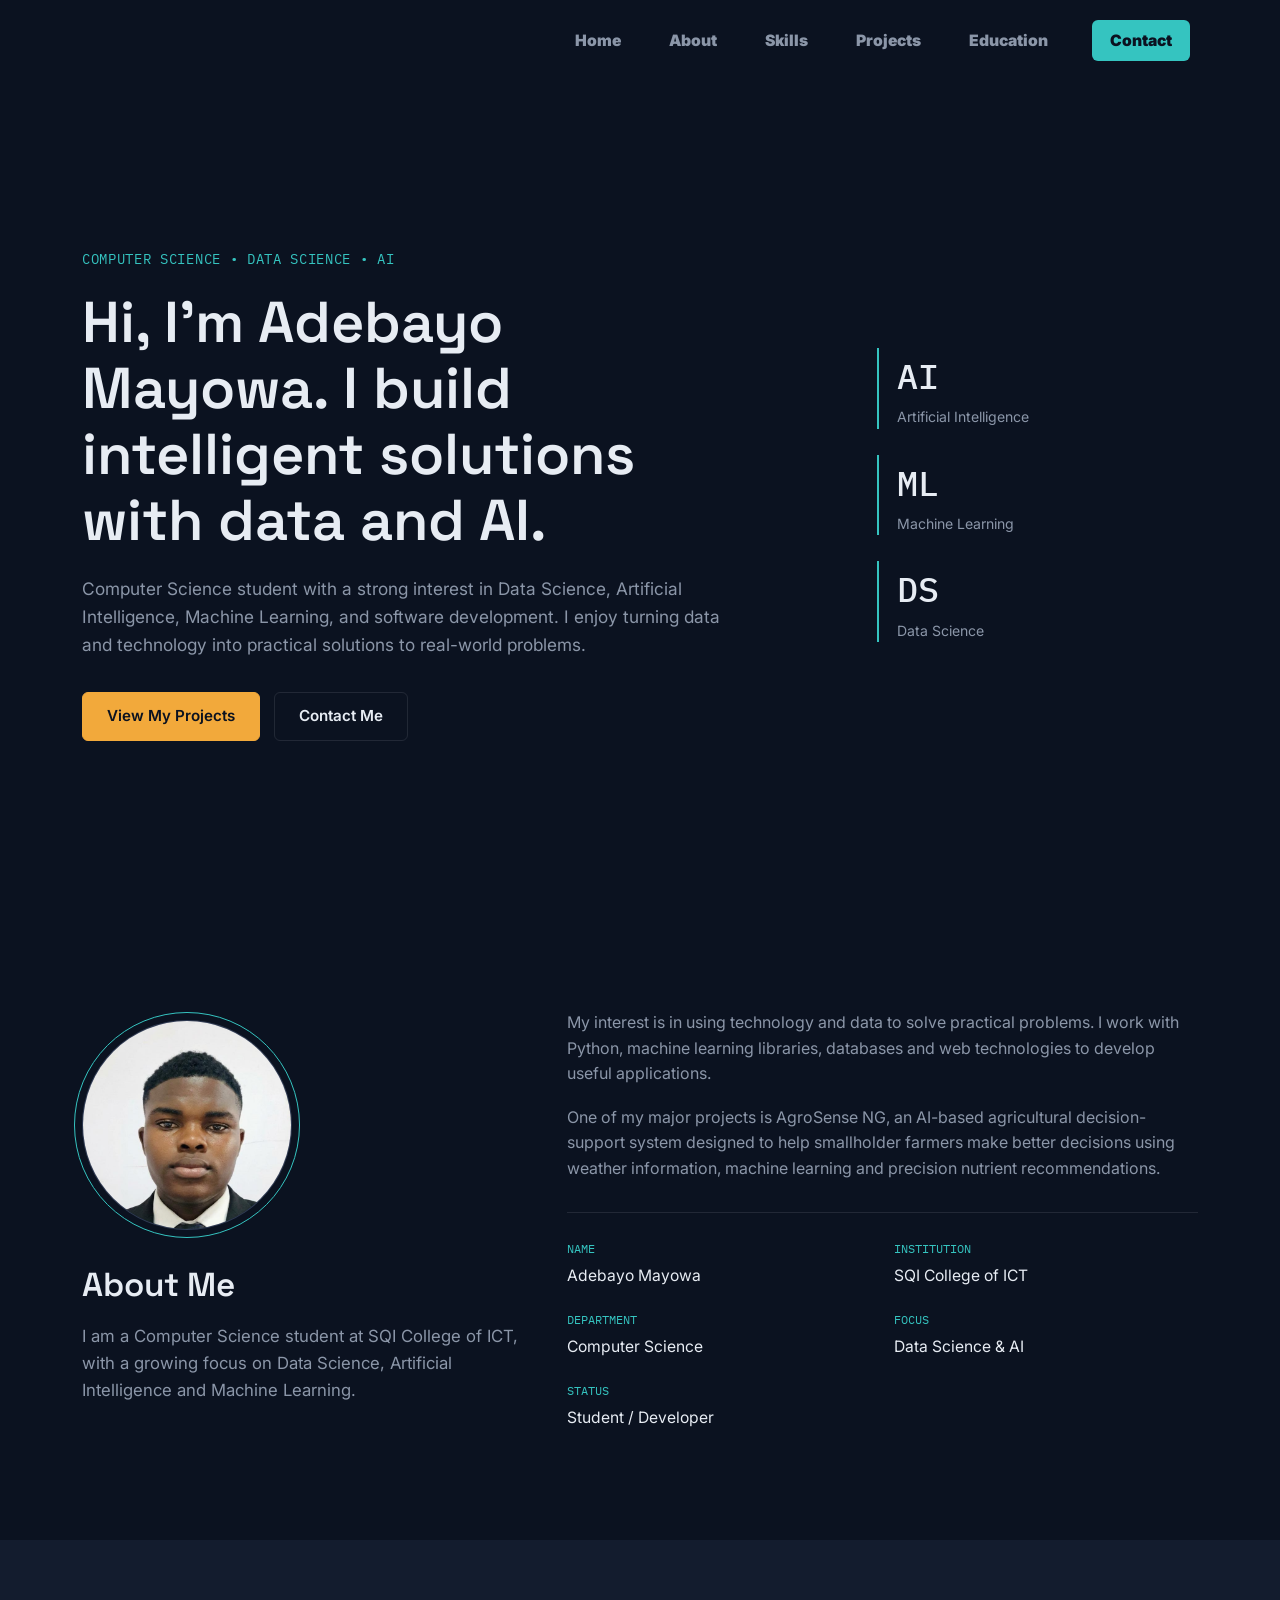
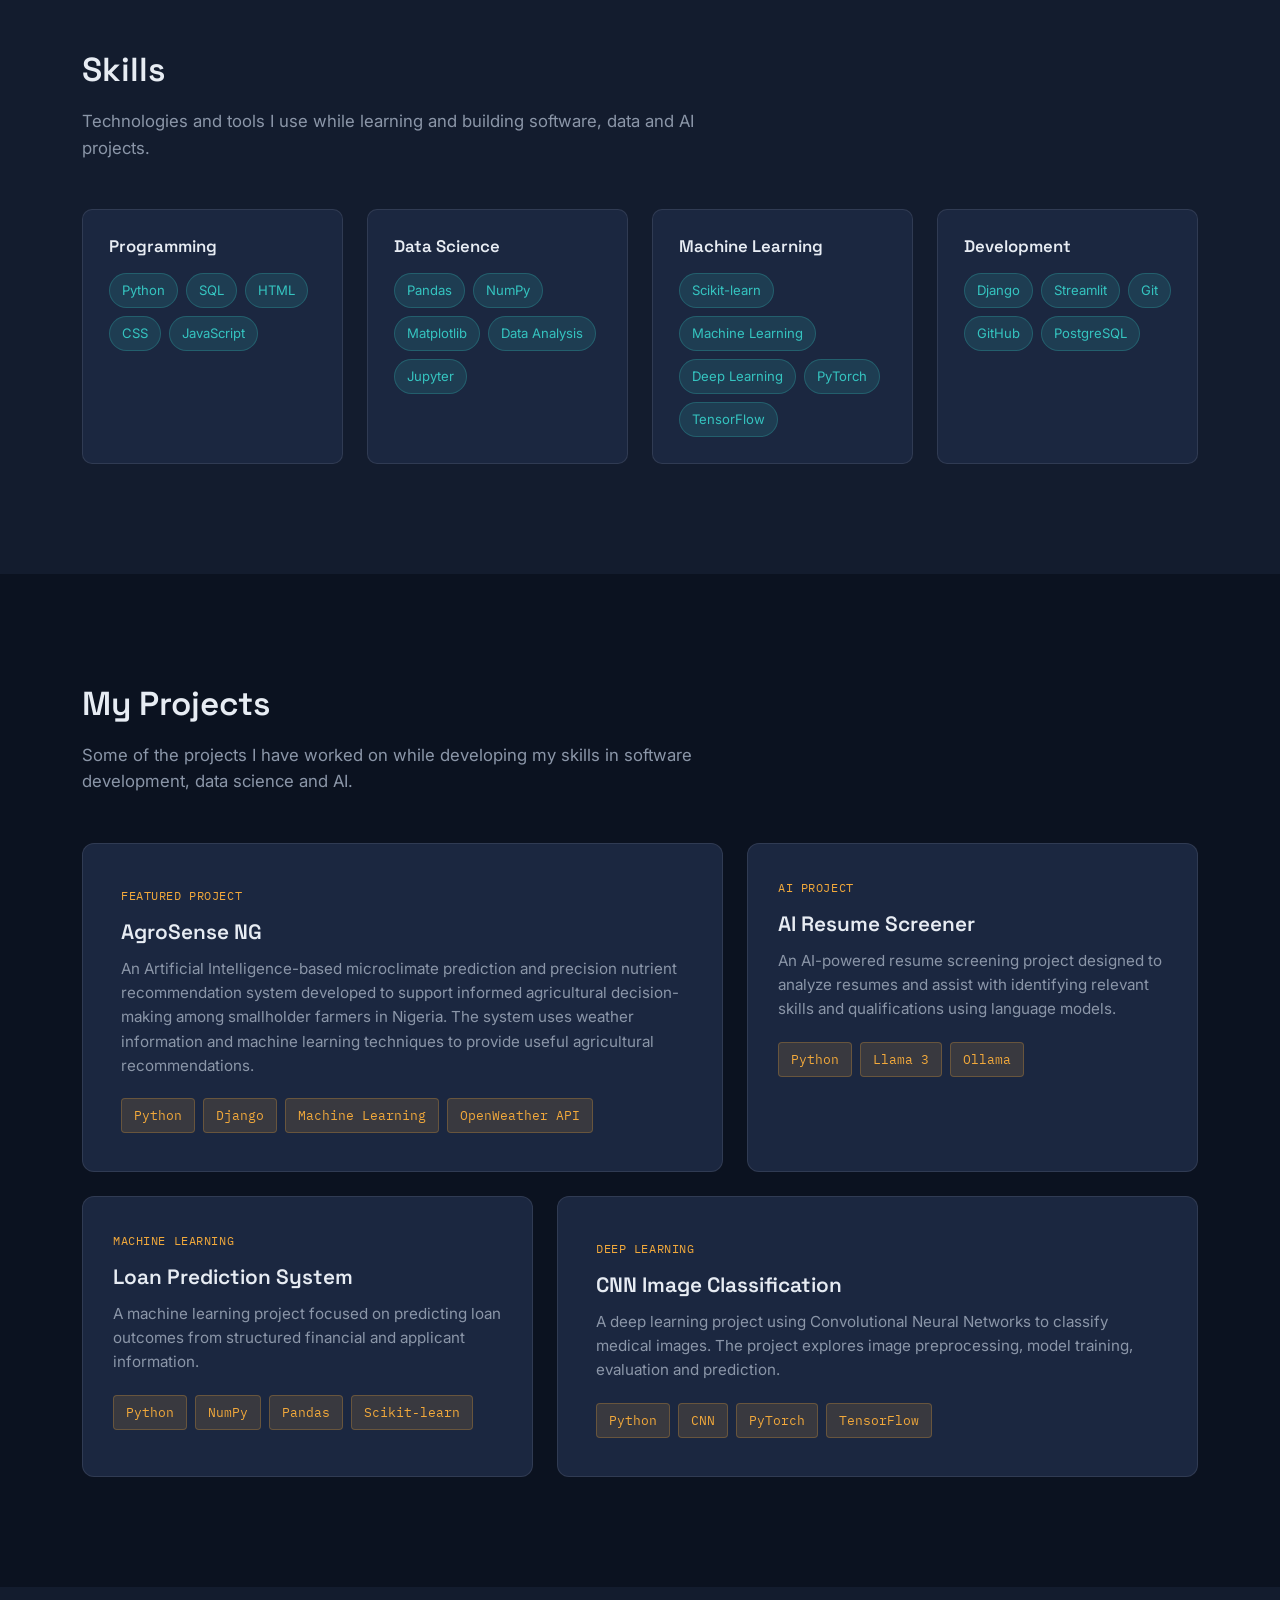
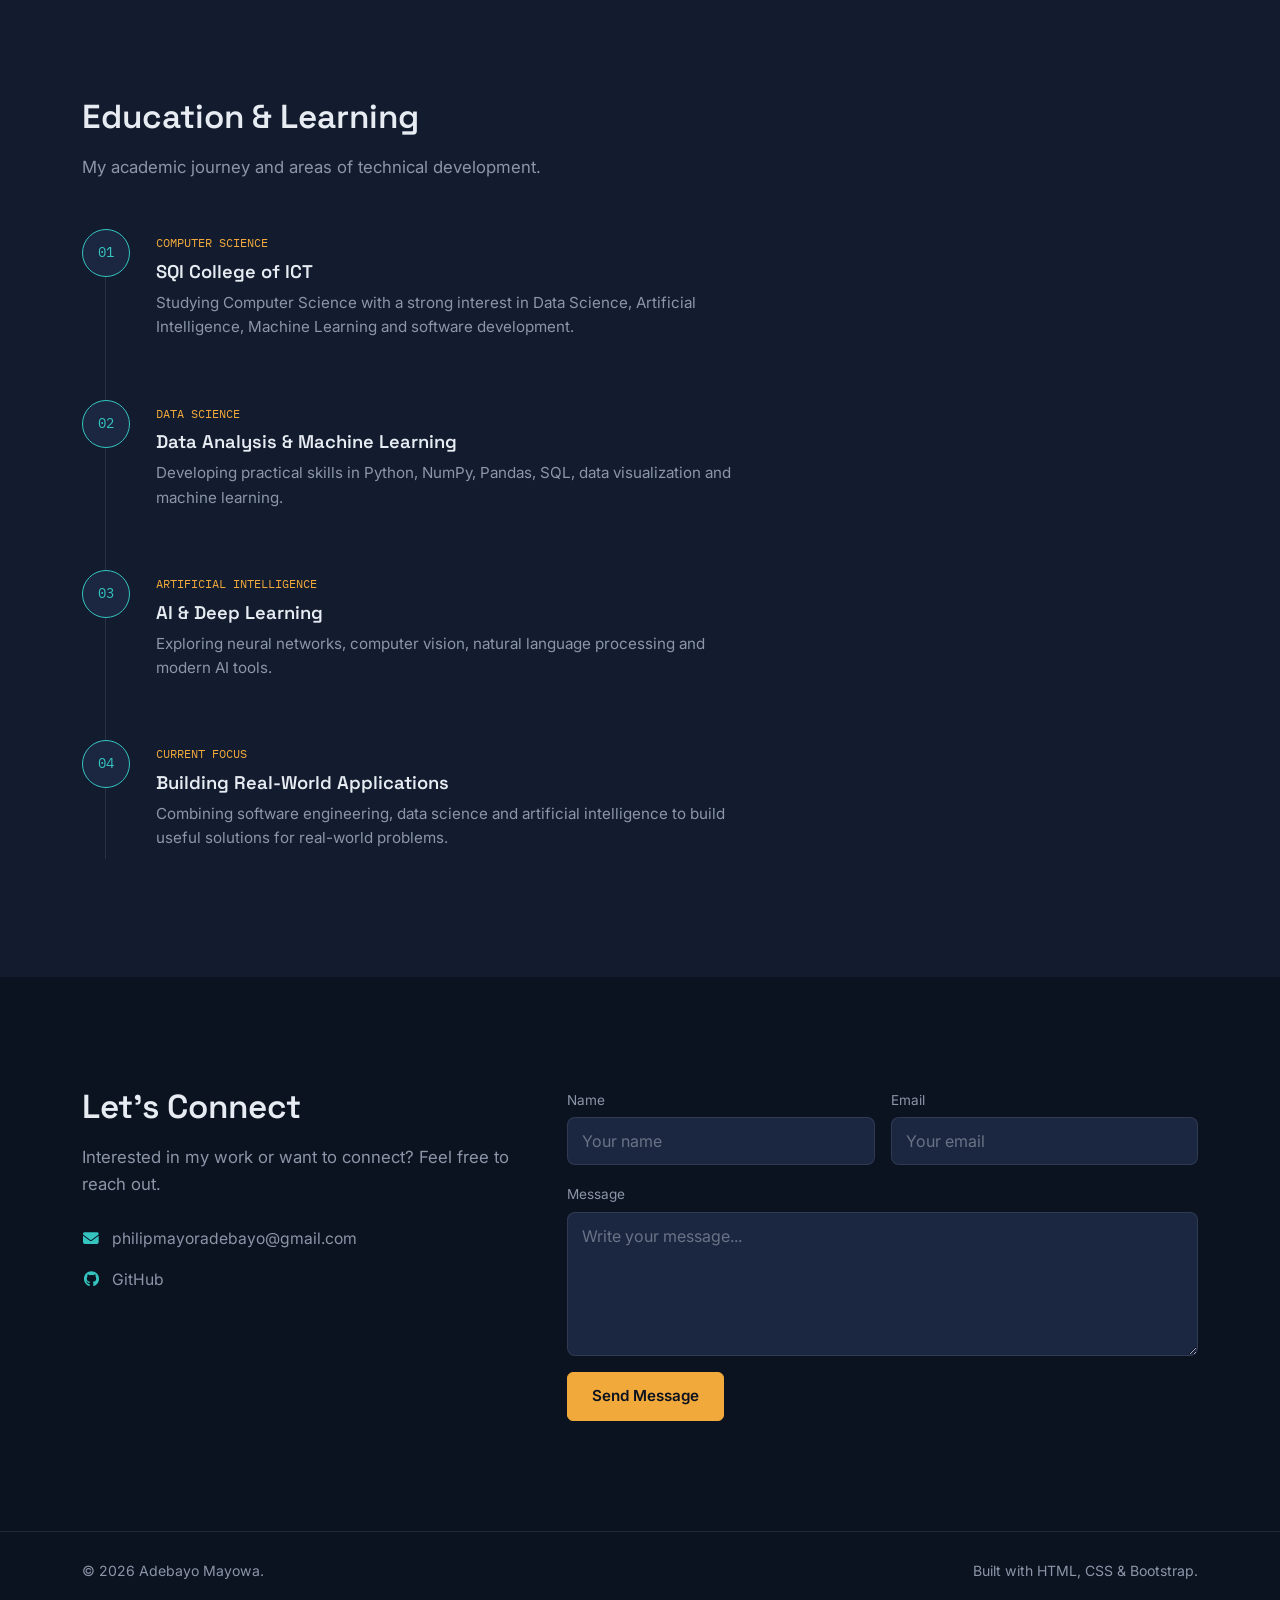
==== commit 52ca9d8c: "Update index.html" ====
--- a/index.html
+++ b/index.html
@@ -201,7 +201,7 @@
 
                     <!-- Put your image inside assets/profile.jpg -->
                     <img
-                        src="image/WhatsApp Image 2026-09-08 at 3.39.31 AM.jpeg"
+                        src="WhatsApp Image 2026-09-08 at 3.39.31 AM.jpeg"
                         alt="Adebayo Mayowa"
                         class="about-photo"
                     >
